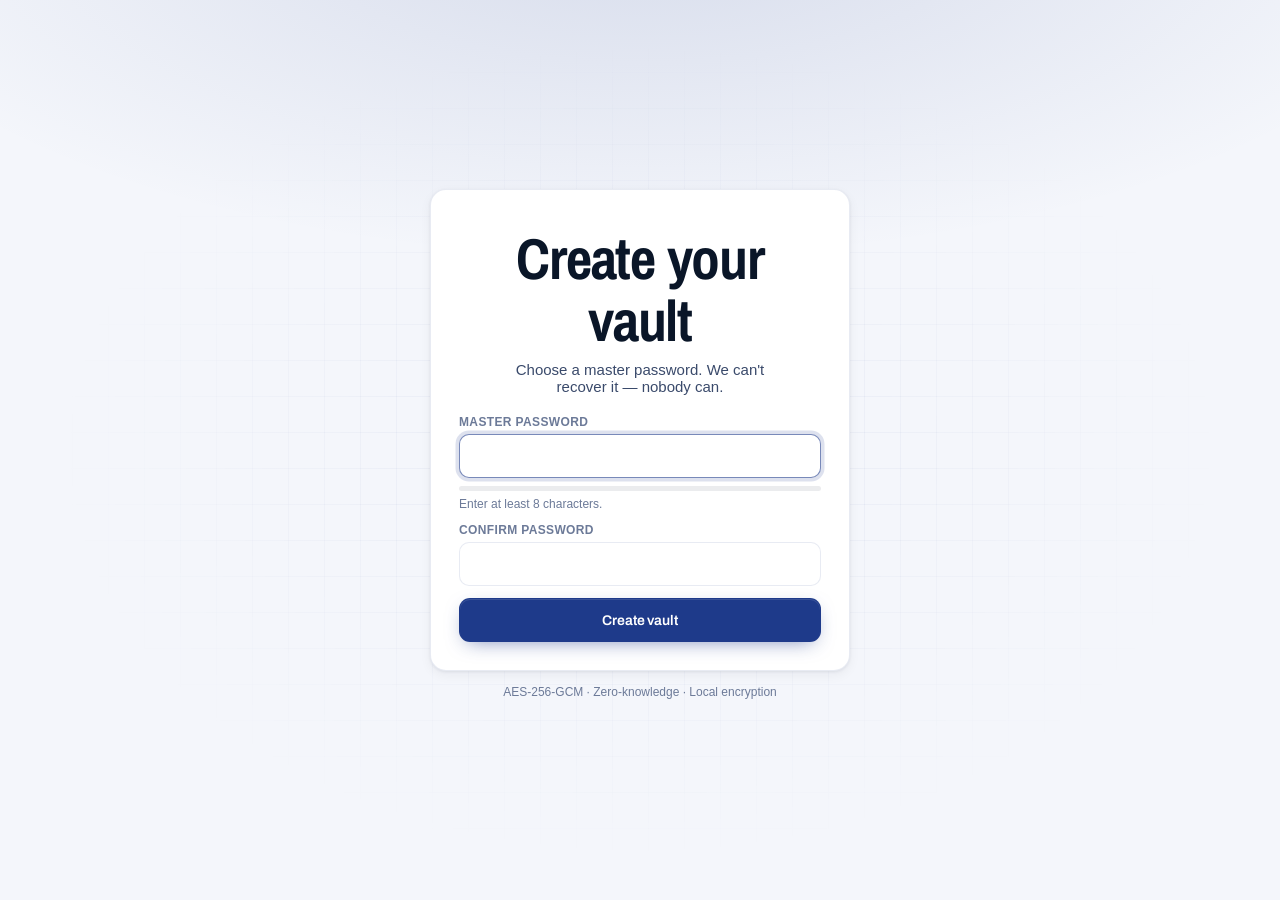
==== app.html @ 31288376 "Initial commit — Passwordn agency credential vault Full static app: landing page, vault app, Chrome " ====
<!doctype html>
<html lang="en">
<head>
  <meta charset="utf-8" />
  <meta name="viewport" content="width=device-width, initial-scale=1" />
  <title>Passwordn — Vault</title>
  <meta name="description" content="Your encrypted vault." />
  <link rel="preconnect" href="https://fonts.googleapis.com" />
  <link rel="preconnect" href="https://fonts.gstatic.com" crossorigin />
  <link href="https://fonts.googleapis.com/css2?family=Archivo+Narrow:ital,wght@0,400..700;1,400..700&family=Archivo:ital,wdth,wght@0,62..125,100..900;1,62..125,100..900&family=Google+Sans:ital,opsz,wght@0,17..18,100..900;1,17..18,100..900&family=JetBrains+Mono:wght@400;500&display=swap" rel="stylesheet" />
  <link rel="icon" href="data:image/svg+xml,%3Csvg xmlns='http://www.w3.org/2000/svg' viewBox='0 0 32 32'%3E%3Crect width='32' height='32' rx='8' fill='%231E3A8A'/%3E%3Cpath d='M11 20v-6a5 5 0 1 1 10 0v6' stroke='white' stroke-width='2.2' stroke-linecap='round' fill='none'/%3E%3Crect x='9' y='14' width='14' height='10' rx='2.5' stroke='white' stroke-width='2.2' fill='none'/%3E%3C/svg%3E" />
  <link rel="stylesheet" href="css/styles.css" />
  <script src="js/theme.js"></script>
</head>
<body>
<div id="app-root"></div>
<script src="js/ui.js"></script>
<script src="js/crypto.js"></script>
<script src="js/services.js"></script>
<script src="js/vault.js"></script>
</body>
</html>
---- css/styles.css ----
/* ==========================================================================
   Passwordn — Agency Credential Management
   Mobile-first · Light & Dark · Navy primary · AES-256 encrypted
   ========================================================================== */

@import url('https://fonts.googleapis.com/css2?family=Archivo+Narrow:ital,wght@0,400..700;1,400..700&family=Archivo:ital,wdth,wght@0,62..125,100..900;1,62..125,100..900&family=Google+Sans:ital,opsz,wght@0,17..18,100..900;1,17..18,100..900&family=JetBrains+Mono:wght@400;500&display=swap');

/* ── Design tokens ──────────────────────────────────────────────────── */
:root {
  --navy-50:  #EFF3FC; --navy-100: #D8E2F7; --navy-200: #A9BEE8;
  --navy-300: #6E8DD4; --navy-400: #3E63BF; --navy-500: #1E3A8A;
  --navy-600: #17306F; --navy-700: #112657; --navy-800: #0B1B40; --navy-900: #071128;
  --red: #EF4444;   --red-dk: #DC2626;   --red-bg: rgba(239,68,68,.12);
  --grn: #22C55E;   --grn-dk: #16A34A;   --grn-bg: rgba(34,197,94,.12);
  --yel: #F59E0B;   --yel-dk: #D97706;   --yel-bg: rgba(245,158,11,.15);
  --pur: #A855F7;   --pur-dk: #9333EA;
  --r-xs: 6px; --r-sm: 8px; --r: 12px; --r-lg: 16px; --r-xl: 22px; --r-2xl: 28px;
  --ease: cubic-bezier(.22,.68,.2,1);
  --spring: cubic-bezier(.34,1.56,.64,1);
  --t: 180ms; --t-fast: 100ms; --t-slow: 380ms;
  --font: "Google Sans", -apple-system, BlinkMacSystemFont, "Segoe UI", Helvetica, Arial, sans-serif;
  --font-heading: "Archivo Narrow", "Archivo", sans-serif;
  --font-ui: "Archivo", sans-serif;
  --mono: "JetBrains Mono", ui-monospace, SFMono-Regular, Menlo, monospace;
  --safe-top:    env(safe-area-inset-top, 0px);
  --safe-bottom: env(safe-area-inset-bottom, 0px);
  --safe-left:   env(safe-area-inset-left, 0px);
  --safe-right:  env(safe-area-inset-right, 0px);
  --tab-h: 64px;
}

/* ── Light theme ─────────────────────────────────────────────────────── */
:root, [data-theme="light"] {
  --bg:        #F4F6FB; --bg-2: #ECF0F7; --bg-3: #E4EAF5;
  --surface:   #FFFFFF; --surface-2: #F8FAFD; --surface-3: #F1F4FB;
  --border:    rgba(30,58,138,.10); --border-2: rgba(30,58,138,.18);
  --text:      #0A1628; --text-2: #3A4A6B; --text-3: #6C7A98; --muted: #9AA5BC;
  --primary:   #1E3A8A; --primary-h: #17306F; --primary-l: #3E63BF;
  --on-primary: #FFFFFF;
  --shadow-xs: 0 1px 2px rgba(10,22,40,.06);
  --shadow-sm: 0 1px 3px rgba(10,22,40,.07), 0 4px 12px rgba(10,22,40,.05);
  --shadow:    0 1px 3px rgba(10,22,40,.08), 0 8px 24px rgba(10,22,40,.08);
  --shadow-lg: 0 4px 6px rgba(10,22,40,.05), 0 20px 50px rgba(10,22,40,.15);
  --shadow-xl: 0 8px 10px rgba(10,22,40,.05), 0 40px 80px rgba(10,22,40,.22);
  --glow:   radial-gradient(ellipse 100% 60% at 50% -10%, rgba(30,58,138,.14), transparent 65%);
  --grid-line: rgba(30,58,138,.05);
  --input-bg: #FFFFFF;
  --sidebar-bg: #FFFFFF;
  --sidebar-border: rgba(30,58,138,.10);
  --card-glass: rgba(255,255,255,.92);
  --overlay: rgba(5,12,30,.6);
  color-scheme: light;
  --accent-gradient: linear-gradient(135deg, #1E3A8A 0%, #059669 100%);
  --accent-glow: rgba(30,58,138,.18);
}

/* ── Dark theme ──────────────────────────────────────────────────────── */
[data-theme="dark"] {
  --bg:        #08080E;
  --bg-2:      #0B0B17;
  --bg-3:      #10102A;
  --surface:   #0F0F1E;
  --surface-2: #141428;
  --surface-3: #1A1A35;
  --border:    rgba(110,100,220,.13);
  --border-2:  rgba(130,120,255,.24);
  --text:      #F0F0FF;
  --text-2:    #9090B8;
  --text-3:    #55557A;
  --muted:     #3A3A60;
  --primary:   #3B7DFF;
  --primary-h: #5B96FF;
  --primary-l: #2260EB;
  --on-primary: #FFFFFF;
  --shadow-xs: 0 1px 2px rgba(0,0,0,.5);
  --shadow-sm: 0 1px 3px rgba(0,0,0,.55), 0 4px 12px rgba(0,0,0,.4);
  --shadow:    0 1px 3px rgba(0,0,0,.65), 0 8px 24px rgba(0,0,0,.55);
  --shadow-lg: 0 4px 6px rgba(0,0,0,.55), 0 20px 50px rgba(0,0,0,.75);
  --shadow-xl: 0 8px 10px rgba(0,0,0,.6), 0 40px 80px rgba(0,0,0,.88);
  --glow:      radial-gradient(ellipse 100% 60% at 50% -10%, rgba(59,125,255,.20), transparent 65%);
  --grid-line: rgba(59,125,255,.06);
  --input-bg:  #0F0F1E;
  --sidebar-bg: #0B0B17;
  --sidebar-border: rgba(110,100,220,.13);
  --card-glass: rgba(15,15,30,.96);
  --overlay:   rgba(0,0,0,.82);
  color-scheme: dark;
  --red: #F87171; --red-dk: #EF4444; --red-bg: rgba(248,113,113,.14);
  --grn: #34D399; --grn-dk: #10B981; --grn-bg: rgba(52,211,153,.12);
  --yel: #FBBF24; --yel-dk: #F59E0B; --yel-bg: rgba(251,191,36,.14);
  --accent-gradient: linear-gradient(135deg, #3B7DFF 0%, #10B981 100%);
  --accent-glow: rgba(59,125,255,.22);
}

/* ── Reset & base ────────────────────────────────────────────────────── */
*, *::before, *::after { box-sizing: border-box; }
html { scroll-behavior: smooth; font-size: 16px; -webkit-text-size-adjust: 100%; }
body {
  margin: 0; padding: 0;
  font-family: var(--font);
  font-optical-sizing: auto;
  font-variation-settings: "GRAD" 0;
  background: var(--bg); color: var(--text);
  -webkit-font-smoothing: antialiased;
  transition: background var(--t) var(--ease), color var(--t) var(--ease);
  min-height: 100dvh;
  overscroll-behavior: none;
}
a { color: inherit; text-decoration: none; }
button { font: inherit; cursor: pointer; border: 0; background: none; color: inherit; -webkit-tap-highlight-color: transparent; }
input, textarea, select { font: inherit; color: var(--text); }
img, svg { display: block; max-width: 100%; }
ul, ol { list-style: none; margin: 0; padding: 0; }
:focus-visible { outline: 2px solid color-mix(in oklab, var(--primary) 70%, white); outline-offset: 2px; border-radius: 6px; }
@media (prefers-reduced-motion: reduce) {
  *, *::before, *::after { animation-duration: .001ms !important; transition-duration: .001ms !important; }
}

/* ── Type ───────────────────────────────────────────────────────────── */
.h1 { font-family: var(--font-heading); font-size: clamp(52px,7vw,96px); font-weight: 700; letter-spacing: -0.025em; line-height: 1.04; margin: 0; font-optical-sizing: auto; }
.h2 { font-family: var(--font-heading); font-size: clamp(36px,4.5vw,60px); font-weight: 700; letter-spacing: -0.022em; line-height: 1.07; margin: 0; font-optical-sizing: auto; }
.h3 { font-family: var(--font-heading); font-size: clamp(22px,2.4vw,28px); font-weight: 600; letter-spacing: -0.015em; line-height: 1.2; margin: 0; font-optical-sizing: auto; }
.h4 { font-family: var(--font-heading); font-size: clamp(16px,1.6vw,19px); font-weight: 600; letter-spacing: -0.008em; margin: 0; font-optical-sizing: auto; }
.lead { font-size: clamp(16px,1.4vw,19px); line-height: 1.65; color: var(--text-2); margin: 0; max-width: 62ch; }
.muted  { color: var(--text-2); }
.muted2 { color: var(--text-3); }
.mono   { font-family: var(--mono); }
.grad-text {
  background: linear-gradient(120deg, var(--primary-l) 0%, var(--pur) 60%, #C084FC 100%);
  -webkit-background-clip: text; background-clip: text;
  -webkit-text-fill-color: transparent; color: transparent;
  background-size: 200% auto;
  -webkit-box-decoration-break: clone;
  box-decoration-break: clone;
}
.eyebrow {
  display: inline-flex; align-items: center; gap: 7px;
  font-size: 11px; font-weight: 700; letter-spacing: .12em; text-transform: uppercase;
  color: var(--primary);
  background: color-mix(in oklab, var(--primary) 10%, transparent);
  padding: 5px 10px; border-radius: 999px;
  border: 1px solid color-mix(in oklab, var(--primary) 22%, transparent);
}
/* Space above headings when preceded by any element */
* + .h1 { margin-top: clamp(20px, 3vw, 36px); }
* + .h2 { margin-top: clamp(16px, 2.5vw, 28px); }
* + .h3 { margin-top: clamp(14px, 2vw, 22px); }
* + .h4 { margin-top: clamp(10px, 1.5vw, 16px); }

/* ── Layout ─────────────────────────────────────────────────────────── */
.container { width: 100%; max-width: 1240px; margin: 0 auto; padding: 0 20px; }
.section { padding: clamp(64px, 9vw, 128px) 0; position: relative; }
.row   { display: flex; align-items: center; gap: 10px; }
.col   { display: flex; flex-direction: column; gap: 8px; }
.between { display: flex; align-items: center; justify-content: space-between; gap: 12px; }
.center  { display: flex; align-items: center; justify-content: center; }
.grid    { display: grid; }

/* ── Navigation ─────────────────────────────────────────────────────── */
.nav {
  position: sticky; top: 0; z-index: 40;
  padding-top: var(--safe-top);
  backdrop-filter: saturate(1.8) blur(16px);
  -webkit-backdrop-filter: saturate(1.8) blur(16px);
  background: color-mix(in oklab, var(--bg) 78%, transparent);
  border-bottom: 1px solid var(--border);
}
.nav .container { height: 64px; display: flex; align-items: center; justify-content: space-between; gap: 16px; }
.brand { display: inline-flex; align-items: center; gap: 9px; font-family: var(--font-heading); font-weight: 700; font-size: 17px; letter-spacing: -.01em; font-optical-sizing: auto; }
.brand .mark { width: 28px; height: 28px; flex-shrink: 0; }
.nav-links { display: flex; gap: 2px; align-items: center; }
.nav-link { padding: 7px 11px; border-radius: 9px; color: var(--text-2); font-family: var(--font-ui); font-variation-settings: "wdth" 100; font-weight: 500; font-size: 13.5px; transition: color var(--t-fast) var(--ease), background var(--t-fast) var(--ease); }
.nav-link:hover { color: var(--text); background: color-mix(in oklab, var(--text) 6%, transparent); }
.nav-link.active { color: var(--text); font-weight: 600; }
@media (max-width: 768px) { .nav-links { display: none; } }

/* ── Buttons ─────────────────────────────────────────────────────────── */
.btn {
  display: inline-flex; align-items: center; justify-content: center; gap: 7px;
  min-height: 44px; padding: 0 18px; border-radius: 11px;
  font-family: var(--font-ui); font-variation-settings: "wdth" 100;
  font-weight: 600; font-size: 14px; letter-spacing: -.01em;
  transition: transform var(--t-fast) var(--ease), box-shadow var(--t-fast) var(--ease),
              background var(--t-fast) var(--ease), border-color var(--t-fast) var(--ease);
  border: 1px solid transparent; white-space: nowrap; user-select: none;
  -webkit-tap-highlight-color: transparent;
}
.btn:active { transform: scale(.97); }
.btn-primary {
  background: var(--primary); color: var(--on-primary);
  box-shadow: 0 1px 0 rgba(255,255,255,.12) inset,
              0 6px 20px -8px color-mix(in oklab, var(--primary) 65%, transparent);
}
.btn-primary:hover { background: var(--primary-h); box-shadow: none; }
.btn-ghost { background: transparent; color: var(--text); border-color: var(--border-2); }
.btn-ghost:hover { background: color-mix(in oklab, var(--text) 5%, transparent); }
.btn-soft  { background: color-mix(in oklab, var(--primary) 11%, transparent); color: var(--primary); border-color: color-mix(in oklab, var(--primary) 18%, transparent); }
.btn-soft:hover  { background: color-mix(in oklab, var(--primary) 18%, transparent); }
.btn-danger { background: var(--red-bg); color: var(--red); border-color: color-mix(in oklab, var(--red) 22%, transparent); }
.btn-danger:hover { background: color-mix(in oklab, var(--red) 18%, transparent); }
.btn-sm { min-height: 34px; padding: 0 12px; font-size: 12.5px; border-radius: 9px; gap: 5px; }
.btn-lg { min-height: 50px; padding: 0 22px; font-size: 15px; border-radius: 13px; }
.btn-xs { min-height: 28px; padding: 0 9px; font-size: 11.5px; border-radius: 7px; gap: 4px; }
.btn-icon { width: 36px; min-height: 36px; padding: 0; border-radius: 9px; }
.btn-icon-sm { width: 28px; min-height: 28px; padding: 0; border-radius: 7px; }
.btn[disabled], .btn:disabled { opacity: .45; pointer-events: none; }

/* Theme toggle */
.theme-toggle {
  position: relative; width: 38px; height: 38px; border-radius: 10px;
  background: color-mix(in oklab, var(--text) 6%, transparent); color: var(--text);
  display: inline-flex; align-items: center; justify-content: center;
  transition: background var(--t-fast) var(--ease);
}
.theme-toggle:hover { background: color-mix(in oklab, var(--text) 10%, transparent); }
.theme-toggle .sun, .theme-toggle .moon { position: absolute; transition: transform var(--t) var(--ease), opacity var(--t) var(--ease); }
[data-theme="light"] .moon { opacity:0; transform: rotate(-90deg) scale(.4); }
[data-theme="light"] .sun  { opacity:1; transform: none; }
[data-theme="dark"]  .moon { opacity:1; transform: none; }
[data-theme="dark"]  .sun  { opacity:0; transform: rotate(90deg) scale(.4); }

/* ── Cards / Surfaces ────────────────────────────────────────────────── */
.card {
  background: var(--surface); border: 1px solid var(--border); border-radius: var(--r-lg);
  box-shadow: var(--shadow-sm);
  transition: transform var(--t) var(--ease), box-shadow var(--t) var(--ease), border-color var(--t) var(--ease);
}
.card-hover:hover { transform: translateY(-3px); box-shadow: var(--shadow-lg); border-color: var(--border-2); }
.card-pad { padding: 20px; }
.card-pad-lg { padding: 28px; }

/* ── Forms ───────────────────────────────────────────────────────────── */
.label { display: block; font-size: 12px; font-weight: 600; color: var(--text-3); margin: 0 0 5px; letter-spacing: .03em; text-transform: uppercase; }
.input, .select {
  width: 100%; height: 44px; padding: 0 13px;
  background: var(--input-bg); color: var(--text);
  border: 1.5px solid var(--border); border-radius: 10px; outline: none;
  transition: border-color var(--t-fast) var(--ease), box-shadow var(--t-fast) var(--ease);
}
.input:focus, .select:focus {
  border-color: color-mix(in oklab, var(--primary) 55%, var(--border));
  box-shadow: 0 0 0 3.5px color-mix(in oklab, var(--primary) 15%, transparent);
}
.input::placeholder { color: var(--muted); }
.textarea {
  width: 100%; height: auto; padding: 11px 13px; min-height: 88px; resize: vertical;
  background: var(--input-bg); color: var(--text);
  border: 1.5px solid var(--border); border-radius: 10px; outline: none;
  transition: border-color var(--t-fast) var(--ease), box-shadow var(--t-fast) var(--ease);
}
.textarea:focus {
  border-color: color-mix(in oklab, var(--primary) 55%, var(--border));
  box-shadow: 0 0 0 3.5px color-mix(in oklab, var(--primary) 15%, transparent);
}
.textarea::placeholder { color: var(--muted); }

/* ── Pill badges ─────────────────────────────────────────────────────── */
.pill {
  display: inline-flex; align-items: center; gap: 5px;
  padding: 3px 9px; font-size: 11.5px; font-weight: 600; border-radius: 999px;
  background: color-mix(in oklab, var(--text) 6%, transparent); color: var(--text-2);
  border: 1px solid transparent; white-space: nowrap;
}
.pill.green  { color: var(--grn-dk); background: var(--grn-bg); border-color: color-mix(in oklab, var(--grn) 22%, transparent); }
.pill.red    { color: var(--red-dk); background: var(--red-bg); border-color: color-mix(in oklab, var(--red) 22%, transparent); }
.pill.yellow { color: var(--yel-dk); background: var(--yel-bg); border-color: color-mix(in oklab, var(--yel) 22%, transparent); }
.pill.navy   { color: var(--primary); background: color-mix(in oklab, var(--primary) 12%, transparent); border-color: color-mix(in oklab, var(--primary) 22%, transparent); }
.pill.purple { color: var(--pur-dk);  background: rgba(168,85,247,.12); border-color: rgba(168,85,247,.22); }
.dot { width: 7px; height: 7px; border-radius: 999px; background: currentColor; display: inline-block; flex-shrink: 0; }

/* ── Strength meter ──────────────────────────────────────────────────── */
.meter { height: 5px; border-radius: 999px; background: color-mix(in oklab, var(--text) 8%, transparent); overflow: hidden; }
.meter > span { display: block; height: 100%; border-radius: 999px; transition: width var(--t) var(--ease), background var(--t) var(--ease); }

/* ── Icon buttons ────────────────────────────────────────────────────── */
.icon-btn {
  display: inline-flex; align-items: center; justify-content: center;
  width: 32px; height: 32px; border-radius: 8px; color: var(--text-3);
  transition: background var(--t-fast) var(--ease), color var(--t-fast) var(--ease);
}
.icon-btn:hover { background: color-mix(in oklab, var(--text) 8%, transparent); color: var(--text); }

/* ── Toast ───────────────────────────────────────────────────────────── */
.toast-wrap { position: fixed; bottom: calc(24px + var(--safe-bottom)); right: 16px; z-index: 80; display: grid; gap: 8px; pointer-events: none; }
.toast {
  pointer-events: auto; display: flex; align-items: center; gap: 10px;
  background: var(--surface); border: 1px solid var(--border); border-radius: 12px;
  padding: 11px 14px; box-shadow: var(--shadow-lg); font-size: 13.5px;
  animation: slide-in .22s var(--spring);
}
@keyframes slide-in { from { transform: translateX(12px) scale(.95); opacity: 0; } }
.toast .t-ico { width: 20px; height: 20px; border-radius: 999px; display: grid; place-items: center; flex-shrink: 0; font-size: 11px; }
.toast.ok   .t-ico { background: var(--grn-bg); color: var(--grn-dk); }
.toast.warn .t-ico { background: var(--yel-bg); color: var(--yel-dk); }
.toast.err  .t-ico { background: var(--red-bg); color: var(--red-dk); }

/* ── Modal ───────────────────────────────────────────────────────────── */
.modal-backdrop {
  position: fixed; inset: 0; background: var(--overlay);
  backdrop-filter: blur(8px); -webkit-backdrop-filter: blur(8px);
  display: none; align-items: flex-end; justify-content: center; z-index: 60;
  padding: 0 0 var(--safe-bottom);
}
@media (min-width: 640px) { .modal-backdrop { align-items: center; padding: 24px; } }
.modal-backdrop.open { display: flex; animation: fade-bg .2s var(--ease); }
@keyframes fade-bg { from { opacity: 0; } }
.modal {
  width: 100%; max-width: 540px; background: var(--surface); border-radius: var(--r-xl) var(--r-xl) 0 0;
  border: 1px solid var(--border); box-shadow: var(--shadow-xl);
  animation: sheet-up .28s var(--spring);
  overflow: hidden;
}
@media (min-width: 640px) { .modal { border-radius: var(--r-xl); animation: pop-in .22s var(--spring); } }
@keyframes sheet-up { from { transform: translateY(100%); } }
@keyframes pop-in   { from { transform: scale(.93) translateY(12px); opacity: 0; } }
.modal .mh { padding: 16px 18px; border-bottom: 1px solid var(--border); display: flex; align-items: center; justify-content: space-between; }
.modal .mh h3 { font-size: 16px; font-weight: 650; letter-spacing: -.01em; margin: 0; }
.modal .mb { padding: 18px; display: grid; gap: 12px; max-height: 70dvh; overflow-y: auto; }
.modal .mf { padding: 14px 18px; border-top: 1px solid var(--border); display: flex; gap: 8px; justify-content: flex-end; flex-wrap: wrap; }

/* ── Landing: hero ───────────────────────────────────────────────────── */
.hero {
  position: relative; overflow: hidden;
  padding: clamp(48px,7vw,100px) 0 clamp(48px,7vw,120px);
}
.hero::before { content:""; position:absolute; inset:0; background:var(--glow); pointer-events:none; }
.hero::after {
  content:""; position:absolute; inset:0;
  background-image: linear-gradient(var(--grid-line) 1px, transparent 1px),
                    linear-gradient(90deg, var(--grid-line) 1px, transparent 1px);
  background-size: 40px 40px;
  mask-image: radial-gradient(ellipse 80% 80% at 50% 0%, black, transparent 70%);
  -webkit-mask-image: radial-gradient(ellipse 80% 80% at 50% 0%, black, transparent 70%);
  pointer-events:none;
}
.hero-inner { position:relative; z-index:1; display:grid; gap:24px; }
.hero-meta { display:flex; flex-wrap:wrap; gap:16px; font-size:13px; color:var(--text-2); }
.hero-meta .chk { color:var(--grn-dk); font-weight:600; }
.beam { position:absolute; border-radius:100%; filter:blur(80px); pointer-events:none; will-change:transform; }
.beam-a { width:560px; height:560px; top:-120px; left:-120px; background:color-mix(in oklab, var(--primary) 30%, transparent); }
.beam-b { width:420px; height:420px; bottom:-100px; right:-80px; background:color-mix(in oklab, var(--pur) 20%, transparent); }

/* hero mock window */
.hero-card {
  position:relative; border-radius:var(--r-xl); background:var(--card-glass);
  border:1px solid var(--border-2); box-shadow:var(--shadow-xl); overflow:hidden;
  backdrop-filter:blur(20px); -webkit-backdrop-filter:blur(20px);
}
.hc-topbar { display:flex; gap:7px; align-items:center; padding:10px 14px; border-bottom:1px solid var(--border); background:color-mix(in oklab,var(--surface-2) 70%,transparent); }
.tl { width:10px; height:10px; border-radius:999px; }
.tl:nth-child(1){ background:var(--red); } .tl:nth-child(2){ background:var(--yel); } .tl:nth-child(3){ background:var(--grn); }
.addr { flex:1; height:24px; border-radius:6px; background:var(--surface); border:1px solid var(--border); margin-left:6px; display:flex; align-items:center; gap:6px; padding:0 8px; color:var(--text-3); font-size:11px; }
.hc-body { display:grid; grid-template-columns:170px 1fr; min-height:300px; }
.hc-side { border-right:1px solid var(--border); padding:12px 8px; display:flex; flex-direction:column; gap:3px; background:color-mix(in oklab,var(--surface-2) 50%,transparent); }
.hc-side .item { padding:7px 10px; font-size:12.5px; border-radius:8px; color:var(--text-2); display:flex; align-items:center; gap:7px; }
.hc-side .item.active { background:color-mix(in oklab,var(--primary) 12%,transparent); color:var(--primary); font-weight:600; }
.hc-main { padding:14px; display:grid; gap:7px; align-content:start; }
.hc-row { display:grid; grid-template-columns:28px 1fr auto; gap:10px; align-items:center; padding:9px; border:1px solid var(--border); border-radius:10px; background:var(--surface); animation:row-in .5s var(--ease) both; }
.hc-row:nth-child(1){animation-delay:.15s} .hc-row:nth-child(2){animation-delay:.28s} .hc-row:nth-child(3){animation-delay:.41s} .hc-row:nth-child(4){animation-delay:.54s}
@keyframes row-in { from { opacity:0; transform:translateY(7px); } }
.hc-row .favi { width:26px; height:26px; border-radius:7px; display:grid; place-items:center; font-weight:700; font-size:11px; color:#fff; }
.hc-row .tt   { font-weight:600; font-size:12.5px; }
.hc-row .sub  { color:var(--text-3); font-size:11px; }
.hc-row .mask { color:var(--muted); font-family:var(--mono); font-size:11px; letter-spacing:.08em; }
/* floating chips */
.chip { position:absolute; display:inline-flex; align-items:center; gap:8px; padding:8px 12px; border-radius:999px; background:var(--card-glass); border:1px solid var(--border-2); box-shadow:var(--shadow); font-size:12px; font-weight:600; white-space:nowrap; backdrop-filter:blur(12px); animation:float 6s var(--ease) infinite alternate; }
.chip .chip-ico { width:22px; height:22px; border-radius:6px; display:grid; place-items:center; color:#fff; font-size:10px; font-weight:700; }
.chip-a{top:10%;left:3%;animation-delay:-1s} .chip-b{top:18%;right:0%;animation-delay:-3s}
.chip-c{bottom:24%;left:0%;animation-delay:-2s} .chip-d{bottom:14%;right:6%;animation-delay:-4s}
@keyframes float { 0%{transform:translateY(0)} 100%{transform:translateY(-12px)} }
/* rings */
.ring { position:absolute; border:1px dashed color-mix(in oklab,var(--primary) 35%,transparent); border-radius:50%; opacity:.5; }
.ring-1 { width:65%; aspect-ratio:1; animation:spin 40s linear infinite; }
.ring-2 { width:85%; aspect-ratio:1; animation:spin 65s linear infinite reverse; opacity:.3; }
@keyframes spin { to { transform:rotate(360deg); } }
.hero-stage { position:absolute; inset:0; display:grid; place-items:center; transform-style:preserve-3d; animation:tilt 16s var(--ease) infinite alternate; }
@keyframes tilt { 0%{transform:rotateX(11deg) rotateY(-7deg)} 100%{transform:rotateX(9deg) rotateY(7deg)} }

/* ── Features grid ───────────────────────────────────────────────────── */
.features { display:grid; grid-template-columns:repeat(12,1fr); gap:16px; }
.feature { grid-column:span 4; padding:20px; background:var(--surface); border:1px solid var(--border); border-radius:var(--r-lg); box-shadow:var(--shadow-xs); transition:transform var(--t) var(--ease),box-shadow var(--t) var(--ease); }
.feature:hover { transform:translateY(-2px); box-shadow:var(--shadow); }
.feature .ico { width:36px; height:36px; border-radius:9px; display:grid; place-items:center; background:color-mix(in oklab,var(--primary) 13%,transparent); color:var(--primary); margin-bottom:11px; }
.feature h3 { font-size:15px; font-weight:650; letter-spacing:-.01em; margin:0 0 5px; }
.feature p  { font-size:13.5px; color:var(--text-2); margin:0; line-height:1.55; }
@media(max-width:900px){ .feature{grid-column:span 6} }
@media(max-width:600px){ .feature{grid-column:span 12} }

/* ── Showcase ────────────────────────────────────────────────────────── */
.showcase { display:grid; grid-template-columns:1fr 1fr; gap:48px; align-items:center; }
.showcase.reverse { direction:rtl; } .showcase.reverse > * { direction:ltr; }
.showcase .copy h2 { margin-bottom:10px; }
.showcase .shot { border-radius:var(--r-2xl); background:var(--surface-2); border:1px solid var(--border); box-shadow:var(--shadow-lg); padding:18px; min-height:320px; position:relative; overflow:hidden; }
@media(max-width:900px){ .showcase { grid-template-columns:1fr; } .showcase.reverse { direction:ltr; } }

/* ── Autofill browser wrapper ────────────────────────────────────────── */
.mock-browser { border-radius:14px; overflow:hidden; border:1px solid var(--border); background:var(--surface-3); }
.mock-browser-bar { display:flex; align-items:center; gap:6px; padding:8px 12px; border-bottom:1px solid var(--border); background:var(--surface-2); }
.mock-browser-bar .mbtn { width:8px; height:8px; border-radius:50%; flex-shrink:0; }
.mock-browser-bar .mbtn:nth-child(1){background:var(--red)} .mock-browser-bar .mbtn:nth-child(2){background:var(--yel)} .mock-browser-bar .mbtn:nth-child(3){background:var(--grn)}
.mock-browser-bar .murl { flex:1; height:20px; border-radius:5px; background:var(--surface); border:1px solid var(--border); display:flex; align-items:center; gap:5px; padding:0 8px; color:var(--text-3); font-size:10.5px; margin:0 4px; overflow:hidden; white-space:nowrap; }
.mock-browser-bar .mpwdn { display:flex; align-items:center; gap:4px; font-size:10px; font-weight:700; color:var(--primary); white-space:nowrap; margin-left:auto; }
.mock-browser .autofill-mock { border:none; border-radius:0; padding:14px; }

/* ── Autofill demo (landing) ─────────────────────────────────────────── */
.autofill-mock { display:grid; gap:10px; padding:18px; background:var(--surface-3); border:1px solid var(--border); border-radius:14px; }
.autofill-mock .field { position:relative; background:var(--surface); border:1px solid var(--border); border-radius:9px; padding:11px 13px; display:flex; align-items:center; gap:8px; }
.autofill-mock .field .flabel { font-size:10px; color:var(--muted); position:absolute; top:-7px; left:9px; background:var(--surface-3); padding:0 5px; font-weight:600; letter-spacing:.04em; text-transform:uppercase; }
.autofill-mock .field .val { flex:1; font-family:var(--mono); font-size:13px; color:var(--text-2); }
.autofill-mock .field .caret { width:2px; height:16px; background:var(--primary); animation:blink 1s steps(2) infinite; }
@keyframes blink { to { opacity:0; } }
.autofill-suggest { position:absolute; right:8px; top:50%; transform:translateY(-50%) scale(.95); background:var(--primary); color:var(--on-primary); padding:5px 9px; border-radius:7px; font-size:11.5px; font-weight:700; box-shadow:0 4px 16px -4px color-mix(in oklab,var(--primary) 65%,transparent); animation:suggest 4.5s var(--ease) infinite; }
@keyframes suggest { 0%,18%{opacity:0;transform:translateY(-50%) scale(.9) translateX(4px)} 28%,70%{opacity:1;transform:translateY(-50%) scale(1)} 85%,100%{opacity:0;transform:translateY(-50%) scale(.9) translateX(4px)} }

/* ── Marquee ─────────────────────────────────────────────────────────── */
.marquee { display:flex; gap:24px; overflow:hidden; mask-image:linear-gradient(90deg,transparent,black 8%,black 92%,transparent); }
.marquee .track { display:flex; gap:24px; align-items:center; animation:marq 28s linear infinite; white-space:nowrap; flex-shrink:0; }
.marquee .track span { font-size:18px; font-weight:700; letter-spacing:-.02em; color:var(--muted); }
@keyframes marq { to { transform:translateX(-50%); } }

/* ── Capture popup (landing) ─────────────────────────────────────────── */
.capture-popup { background:var(--surface); border:1px solid var(--border); border-radius:14px; box-shadow:var(--shadow-lg); overflow:hidden; max-width:300px; }
.capture-popup .cp-head { background:var(--primary); color:var(--on-primary); padding:11px 14px; display:flex; align-items:center; gap:8px; font-weight:700; font-size:14px; }
.capture-popup .cp-body { padding:12px 14px; display:grid; gap:7px; font-size:13px; }
.capture-popup .kv { display:flex; justify-content:space-between; align-items:center; gap:8px; }
.capture-popup .k { color:var(--text-3); }

/* ── Download browser mock ───────────────────────────────────────────── */
.dl-browser { border-radius:var(--r-xl); background:var(--surface); border:1px solid var(--border); box-shadow:var(--shadow-lg); overflow:hidden; }
.dl-browser .bar { display:flex; gap:6px; align-items:center; padding:9px 14px; border-bottom:1px solid var(--border); background:var(--surface-2); }
.dl-browser .bar .d { width:10px; height:10px; border-radius:999px; }
.dl-browser .bar .d:nth-child(1){background:var(--red)} .dl-browser .bar .d:nth-child(2){background:var(--yel)} .dl-browser .bar .d:nth-child(3){background:var(--grn)}
.dl-browser .content { padding:16px; display:grid; gap:10px; }

/* ── APP SHELL ───────────────────────────────────────────────────────── */
.app-shell {
  display:grid; min-height:100dvh;
}
@media(min-width:769px) {
  .app-shell { grid-template-columns:256px 1fr; }
}
@media(max-width:768px) {
  .app-shell { grid-template-rows:1fr auto; }
}

/* ── Sidebar (desktop) ───────────────────────────────────────────────── */
.sidebar {
  background:var(--sidebar-bg);
  border-right:1px solid var(--sidebar-border);
  display:flex; flex-direction:column;
  position:sticky; top:0; height:100dvh;
  overflow-y:auto; overflow-x:hidden;
}
.sidebar .sb-brand { padding:18px 14px 10px; }
.sidebar .sb-nav { flex:1; padding:4px 8px; display:flex; flex-direction:column; gap:1px; overflow-y:auto; }
.sidebar .sb-section { padding:10px 8px 4px; font-size:10.5px; font-weight:700; letter-spacing:.1em; text-transform:uppercase; color:var(--text-3); }
.sb-item {
  display:flex; align-items:center; gap:10px; padding:9px 10px; border-radius:10px;
  font-size:13.5px; font-weight:500; color:var(--text-2); cursor:pointer;
  transition:background var(--t-fast) var(--ease), color var(--t-fast) var(--ease);
}
.sb-item:hover { background:color-mix(in oklab,var(--text) 5%,transparent); color:var(--text); }
.sb-item.active { background:color-mix(in oklab,var(--primary) 12%,transparent); color:var(--primary); font-weight:650; }
.sb-item .sb-icon { width:20px; flex-shrink:0; display:grid; place-items:center; }
.sb-item .badge { margin-left:auto; font-size:11px; padding:2px 7px; border-radius:999px; background:var(--bg-3); color:var(--text-3); font-weight:600; }
.sb-item.active .badge { background:color-mix(in oklab,var(--primary) 18%,transparent); color:var(--primary); }
.sb-item.alert .badge { background:var(--red-bg); color:var(--red-dk); }
.sb-foot { padding:10px; border-top:1px solid var(--border); }

/* ── Client pill in sidebar ──────────────────────────────────────────── */
.client-pill {
  display:flex; align-items:center; gap:9px; padding:7px 10px; border-radius:10px;
  font-size:13px; font-weight:500; cursor:pointer;
  transition:background var(--t-fast) var(--ease);
}
.client-pill:hover { background:color-mix(in oklab,var(--text) 5%,transparent); }
.client-pill.active { background:color-mix(in oklab,var(--primary) 10%,transparent); }
.client-avatar {
  width:26px; height:26px; border-radius:7px; flex-shrink:0;
  display:grid; place-items:center; font-size:11px; font-weight:700; color:#fff;
}

/* ── Bottom tab bar (mobile) ─────────────────────────────────────────── */
@media(max-width:768px) {
  .sidebar { display:none; }
  .app-sidebar { display:none; }
  .bottom-nav {
    position:fixed; bottom:0; left:0; right:0; z-index:30;
    height:calc(var(--tab-h) + var(--safe-bottom));
    padding-bottom:var(--safe-bottom);
    background:color-mix(in oklab,var(--sidebar-bg) 90%,transparent);
    backdrop-filter:saturate(1.8) blur(20px);
    -webkit-backdrop-filter:saturate(1.8) blur(20px);
    border-top:1px solid var(--border);
    display:flex; align-items:center;
  }
  .bottom-nav-inner { display:flex; width:100%; }
  .tab-btn {
    flex:1; display:flex; flex-direction:column; align-items:center; justify-content:center;
    gap:3px; padding:8px 4px; font-size:10px; font-weight:600; color:var(--text-3);
    border-radius:0; min-height:var(--tab-h); cursor:pointer;
    transition:color var(--t-fast) var(--ease);
  }
  .tab-btn.active { color:var(--primary); }
  .tab-btn.active .tab-icon { background:color-mix(in oklab,var(--primary) 14%,transparent); border-radius:10px; }
  .tab-icon { width:28px; height:28px; display:grid; place-items:center; transition:background var(--t-fast) var(--ease); }
  .main-content { padding-bottom:calc(var(--tab-h) + var(--safe-bottom) + 12px); }
}
@media(min-width:769px) {
  .bottom-nav { display:none; }
}

/* ── Main content area ───────────────────────────────────────────────── */
.main-content {
  padding:20px 20px 24px;
  display:grid; gap:20px; align-content:start; min-height:100dvh;
}
@media(min-width:1200px) { .main-content { padding:24px 32px 32px; } }

/* ── Topbar ──────────────────────────────────────────────────────────── */
.topbar { display:flex; gap:10px; align-items:center; }
.topbar h1, .topbar-title { font-family:var(--font-heading); font-size:22px; font-weight:700; letter-spacing:-.02em; margin:0; white-space:nowrap; font-optical-sizing:auto; }
.search-wrap { position:relative; flex:1; max-width:400px; }
.search-wrap .ico { position:absolute; left:11px; top:50%; transform:translateY(-50%); color:var(--text-3); }
.search-wrap .input { padding-left:36px; height:40px; }

/* ── KPI row ─────────────────────────────────────────────────────────── */
.kpis { display:grid; grid-template-columns:repeat(4,1fr); gap:12px; }
@media(max-width:900px){ .kpis{grid-template-columns:repeat(2,1fr)} }
@media(max-width:480px){ .kpis{grid-template-columns:repeat(2,1fr)} }
.kpi { padding:14px; border-radius:13px; background:var(--surface); border:1px solid var(--border); }
.kpi .k-ico { width:32px; height:32px; border-radius:8px; display:grid; place-items:center; margin-bottom:8px; }
.kpi .k-num { font-family:var(--font-heading); font-size:28px; font-weight:700; letter-spacing:-.03em; font-optical-sizing:auto; }
.kpi .k-lbl { font-size:11.5px; color:var(--text-3); margin-top:2px; font-family:var(--font-ui); }

/* ── Panel ───────────────────────────────────────────────────────────── */
.panel { background:var(--surface); border:1px solid var(--border); border-radius:var(--r-lg); overflow:hidden; }
.panel .ph { padding:13px 16px; border-bottom:1px solid var(--border); display:flex; align-items:center; justify-content:space-between; gap:10px; }
.panel .ph h3 { font-family:var(--font-heading); font-size:16px; font-weight:700; letter-spacing:-.015em; margin:0; font-optical-sizing:auto; }
.panel .body { padding:8px; }

/* ── Vault list rows ─────────────────────────────────────────────────── */
.vault-list { display:flex; flex-direction:column; }
.vault-row {
  display:grid; align-items:center; padding:10px; border-radius:10px; cursor:pointer;
  transition:background var(--t-fast) var(--ease);
  grid-template-columns:34px 1fr 1fr 130px auto;
  gap:12px;
}
.vault-row:hover { background:color-mix(in oklab,var(--text) 4%,transparent); }
.vault-row .favi { width:32px; height:32px; border-radius:9px; display:grid; place-items:center; font-weight:700; font-size:12px; color:#fff; flex-shrink:0; }
.vault-row .vr-t  { font-weight:600; font-size:13.5px; white-space:nowrap; overflow:hidden; text-overflow:ellipsis; }
.vault-row .vr-u  { font-size:12px; color:var(--text-3); white-space:nowrap; overflow:hidden; text-overflow:ellipsis; }
.vault-row .vr-pw { font-family:var(--mono); font-size:12px; color:var(--muted); letter-spacing:.1em; }
.vault-row .vr-actions { display:flex; gap:3px; opacity:0; transition:opacity var(--t-fast) var(--ease); }
.vault-row:hover .vr-actions { opacity:1; }
@media(max-width:768px) {
  .vault-row { grid-template-columns:34px 1fr auto; gap:10px; }
  .vault-row .vr-u { display:none; }
  .vault-row .vr-pw { display:none; }
  .vault-row .vr-actions { opacity:1; }
}

/* ── Client cards grid ───────────────────────────────────────────────── */
.clients-grid { display:grid; grid-template-columns:repeat(auto-fill,minmax(280px,1fr)); gap:14px; }
.client-card {
  background:var(--surface); border:1px solid var(--border); border-radius:var(--r-lg);
  padding:16px; cursor:pointer; box-shadow:var(--shadow-xs);
  transition:transform var(--t) var(--ease),box-shadow var(--t) var(--ease),border-color var(--t) var(--ease);
}
.client-card:hover { transform:translateY(-2px); box-shadow:var(--shadow); border-color:var(--border-2); }
.client-card .cc-header { display:flex; align-items:center; gap:11px; margin-bottom:12px; }
.client-card .cc-avatar { width:40px; height:40px; border-radius:10px; display:grid; place-items:center; font-weight:700; font-size:15px; color:#fff; flex-shrink:0; }
.client-card .cc-name { font-family:var(--font-heading); font-weight:700; font-size:15px; letter-spacing:-.012em; font-optical-sizing:auto; }
.client-card .cc-url  { font-size:12px; color:var(--text-3); margin-top:1px; }
.client-card .cc-stats { display:flex; gap:10px; flex-wrap:wrap; }
.client-card .cc-stat { font-size:12px; color:var(--text-2); background:var(--bg-2); padding:3px 9px; border-radius:6px; }
.client-card .cc-foot { margin-top:12px; padding-top:11px; border-top:1px solid var(--border); display:flex; align-items:center; justify-content:space-between; }
.client-card .cc-status { font-size:11.5px; }

/* add-client card */
.client-card.add { border:2px dashed var(--border-2); background:transparent; display:flex; flex-direction:column; align-items:center; justify-content:center; gap:8px; min-height:140px; color:var(--text-3); }
.client-card.add:hover { background:color-mix(in oklab,var(--primary) 5%,transparent); border-color:var(--primary-l); color:var(--primary); }

/* ── Payment cards ───────────────────────────────────────────────────── */
.cards-grid { display:grid; grid-template-columns:repeat(auto-fill,minmax(320px,1fr)); gap:24px; padding:4px 0 20px; }

.paycard {
  position:relative; aspect-ratio:1.586/1; border-radius:20px;
  padding:24px 26px; color:#fff; overflow:hidden; isolation:isolate;
  transition:transform 400ms cubic-bezier(.22,.68,.2,1.2), box-shadow 400ms ease;
  cursor:pointer; user-select:none; perspective:1000px;
}
.paycard:hover { transform:translateY(-8px) scale(1.02) rotateX(2deg); }

/* card gradients per network */
.paycard.visa {
  background: linear-gradient(145deg, #0A1172 0%, #1a237e 20%, #1565c0 55%, #0277bd 80%, #01579b 100%);
  box-shadow: 0 20px 60px -10px rgba(10,17,114,.7), 0 4px 8px rgba(0,0,0,.4), inset 0 1px 0 rgba(255,255,255,.15);
}
.paycard.mc {
  background: linear-gradient(145deg, #1a0000 0%, #7f0000 25%, #c62828 55%, #e65100 80%, #bf360c 100%);
  box-shadow: 0 20px 60px -10px rgba(127,0,0,.7), 0 4px 8px rgba(0,0,0,.4), inset 0 1px 0 rgba(255,255,255,.15);
}
.paycard.amex {
  background: linear-gradient(145deg, #003300 0%, #1b5e20 25%, #2e7d32 55%, #00695c 80%, #004d40 100%);
  box-shadow: 0 20px 60px -10px rgba(27,94,32,.7), 0 4px 8px rgba(0,0,0,.4), inset 0 1px 0 rgba(255,255,255,.15);
}
.paycard.discover {
  background: linear-gradient(145deg, #1a0033 0%, #4a148c 25%, #6a1b9a 55%, #ad1457 80%, #880e4f 100%);
  box-shadow: 0 20px 60px -10px rgba(74,20,140,.7), 0 4px 8px rgba(0,0,0,.4), inset 0 1px 0 rgba(255,255,255,.15);
}
.paycard.default {
  background: linear-gradient(145deg, #0a0a1a 0%, #111128 25%, #1c1c3e 55%, #252550 80%, #2d2d6e 100%);
  box-shadow: 0 20px 60px -10px rgba(0,0,0,.6), 0 4px 8px rgba(0,0,0,.4), inset 0 1px 0 rgba(255,255,255,.15);
}

/* multi-layer gloss: top highlight + bottom soft glow + edge vignette */
.paycard::before {
  content:""; position:absolute; inset:0; pointer-events:none; border-radius:inherit;
  background:
    radial-gradient(ellipse 120% 50% at 20% -20%, rgba(255,255,255,.28), transparent 55%),
    radial-gradient(ellipse 60% 40% at 80% 110%, rgba(255,255,255,.06), transparent 50%),
    linear-gradient(180deg, rgba(255,255,255,.06) 0%, transparent 30%);
}

/* animated holographic shimmer */
.paycard::after {
  content:""; position:absolute; inset:0; pointer-events:none; border-radius:inherit;
  background: linear-gradient(
    105deg,
    transparent 30%, rgba(255,230,100,.15) 35%,
    rgba(255,255,255,.22) 40%, rgba(255,230,100,.15) 45%,
    transparent 55%
  );
  background-size: 250% 100%;
  animation: card-shimmer 4s ease-in-out infinite;
}
@keyframes card-shimmer {
  0%   { background-position: 200% center; }
  100% { background-position: -200% center; }
}

/* EMV chip */
.paycard .pc-chip {
  position:absolute; top:24px; right:26px;
  width:44px; height:34px; border-radius:8px;
  background: linear-gradient(145deg, #d4af37, #ffd700, #b8860b, #ffd700, #d4af37);
  box-shadow: 0 2px 6px rgba(0,0,0,.5), inset 0 1px 0 rgba(255,255,255,.4);
  display:grid; place-items:center; overflow:hidden;
}
.paycard .pc-chip::before {
  content:""; position:absolute; top:0; left:0; right:0; height:50%;
  background: linear-gradient(180deg, rgba(255,255,255,.25), transparent);
}
.paycard .pc-chip::after {
  content:"";
  width:28px; height:20px; border-radius:4px;
  border: 1px solid rgba(0,0,0,.35);
  background: linear-gradient(135deg, #c8a500, #e8c600, #a07800);
  box-shadow: inset 0 0 0 1px rgba(255,255,255,.15);
}

/* contactless symbol */
.paycard .pc-contactless {
  position:absolute; top:66px; right:26px; opacity:.85;
  display:flex; flex-direction:column; gap:3px; align-items:center;
}
.pc-contactless span {
  display:block; border:2px solid rgba(255,255,255,.9); border-radius:50%;
  box-shadow: 0 0 4px rgba(255,255,255,.3);
}
.pc-contactless span:nth-child(1){ width:8px;  height:8px; }
.pc-contactless span:nth-child(2){ width:14px; height:14px; }
.pc-contactless span:nth-child(3){ width:20px; height:20px; }

/* card brand label */
.paycard .pc-brand {
  font-size:10px; font-weight:700; letter-spacing:.18em; text-transform:uppercase;
  opacity:.7; font-family: var(--font-ui);
}

/* card number */
.paycard .pc-number {
  font-family:var(--mono); font-size:20px; letter-spacing:.20em;
  margin-top:auto; display:flex; gap:18px; align-items:center;
  padding-top:32px; text-shadow:0 1px 3px rgba(0,0,0,.4);
}

/* cardholder / expiry row */
.paycard .pc-meta { display:flex; justify-content:space-between; align-items:flex-end; margin-top:12px; }
.pc-meta .pc-holder .l,
.pc-meta .pc-exp .l  { font-size:8px; opacity:.6; letter-spacing:.12em; text-transform:uppercase; font-family:var(--font-ui); }
.pc-meta .pc-holder .v { font-size:13px; font-weight:600; text-shadow:0 1px 2px rgba(0,0,0,.3); }
.pc-meta .pc-exp .v  { font-size:13px; font-weight:600; font-family:var(--mono); }
.pc-meta .pc-exp { text-align:center; }

/* network logo */
.paycard .pc-logo {
  position:absolute; bottom:22px; right:24px;
  font-family:var(--font-heading); font-weight:700; font-size:20px;
  letter-spacing:-.02em; opacity:.95; text-shadow:0 1px 4px rgba(0,0,0,.4);
}
.paycard.mc .pc-logo { display:flex; }
.paycard.mc .mc-l { width:28px; height:28px; border-radius:50%; background:#eb001b; box-shadow:0 2px 6px rgba(0,0,0,.4); }
.paycard.mc .mc-r { width:28px; height:28px; border-radius:50%; background:#f79e1b; box-shadow:0 2px 6px rgba(0,0,0,.4); margin-left:-12px; }

/* last 4 shortcut badge */
.paycard .pc-balance {
  position:absolute; bottom:22px; left:26px;
  font-size:11px; opacity:.75; font-weight:600; font-family:var(--font-ui);
  letter-spacing:.04em;
}

/* ── Subscriptions ───────────────────────────────────────────────────── */
.sub-summary { display:grid; grid-template-columns:1fr 1fr 1fr; gap:12px; }
@media(max-width:600px){ .sub-summary { grid-template-columns:1fr 1fr; } }
.sub-total-card { padding:18px; border-radius:14px; border:1px solid var(--border); }
.sub-total-card .t { font-size:12px; color:var(--text-3); letter-spacing:.06em; text-transform:uppercase; }
.sub-total-card .a { font-size:28px; font-weight:700; letter-spacing:-.03em; margin-top:2px; }
.sub-total-card .s { font-size:12px; color:var(--text-2); margin-top:2px; }

.sub-row {
  display:grid; grid-template-columns:32px 1fr auto; gap:12px; align-items:center;
  padding:11px 10px; border-radius:10px; cursor:pointer;
  transition:background var(--t-fast) var(--ease);
}
.sub-row:hover { background:color-mix(in oklab,var(--text) 4%,transparent); }
.sub-row .sr-ico { width:30px; height:30px; border-radius:8px; display:grid; place-items:center; font-size:12px; font-weight:700; color:#fff; }
.sub-row .sr-name { font-weight:600; font-size:13.5px; }
.sub-row .sr-next { font-size:12px; color:var(--text-3); }
.sub-row .sr-amt  { font-weight:700; font-size:15px; font-family:var(--mono); }
.sub-row .sr-amt.exp { color:var(--red-dk); }
.sub-row .sr-actions { display:flex; gap:4px; opacity:0; }
.sub-row:hover .sr-actions { opacity:1; }
@media(max-width:600px){ .sub-row .sr-actions { opacity:1; } }

/* category breakdown */
.cat-bar { height:8px; border-radius:999px; overflow:hidden; display:flex; gap:2px; background:var(--bg-3); }
.cat-bar span { height:100%; border-radius:999px; transition:flex var(--t-slow) var(--ease); }

/* ── Security dashboard ──────────────────────────────────────────────── */
.sec-alert {
  display:grid; gap:10px; padding:14px; border-radius:12px;
  border:1px solid var(--border); background:var(--surface);
}
.sec-alert.danger { border-color:color-mix(in oklab,var(--red) 25%,transparent); background:var(--red-bg); }
.sec-alert.warn   { border-color:color-mix(in oklab,var(--yel) 25%,transparent); background:var(--yel-bg); }
.sec-alert.ok     { border-color:color-mix(in oklab,var(--grn) 25%,transparent); background:var(--grn-bg); }

/* ── Generator ───────────────────────────────────────────────────────── */
.gen-out {
  font-family:var(--mono); font-size:clamp(14px,2.5vw,20px); word-break:break-all;
  padding:18px; background:var(--surface-3); border:1px solid var(--border); border-radius:12px;
  text-align:center; min-height:64px; display:flex; align-items:center; justify-content:center;
  letter-spacing:.04em; color:var(--text);
}

/* ── Service catalog ─────────────────────────────────────────────────── */
.catalog-grid { display:grid; grid-template-columns:repeat(auto-fill,minmax(110px,1fr)); gap:8px; padding:10px; }
.catalog-item {
  padding:14px 10px 12px; border-radius:12px; cursor:pointer; text-align:center;
  border:1px solid var(--border); transition:background var(--t-fast) var(--ease),border-color var(--t-fast) var(--ease),transform var(--t-fast) var(--spring);
}
.catalog-item:hover { transform:translateY(-2px); border-color:var(--border-2); background:color-mix(in oklab,var(--primary) 5%,transparent); }
.catalog-item .ci-ico { width:52px; height:52px; border-radius:14px; display:grid; place-items:center; font-size:18px; font-weight:700; color:#fff; margin:0 auto 9px; }
.catalog-item .ci-name { font-size:12px; font-weight:600; white-space:nowrap; overflow:hidden; text-overflow:ellipsis; }
.catalog-item .ci-cat  { font-size:10.5px; color:var(--text-3); margin-top:2px; }

/* ── Pricing page ────────────────────────────────────────────────────── */
.pricing-grid { display:grid; grid-template-columns:repeat(auto-fit,minmax(260px,1fr)); gap:20px; }
.plan-card {
  position:relative; padding:28px; border-radius:var(--r-xl);
  background:var(--surface); border:1px solid var(--border); box-shadow:var(--shadow-sm);
  display:flex; flex-direction:column; gap:0;
}
.plan-card.featured {
  background:var(--primary); color:var(--on-primary);
  border-color:transparent;
  box-shadow:0 12px 40px -10px color-mix(in oklab,var(--primary) 60%,transparent),var(--shadow);
  transform:scale(1.03);
}
@media(max-width:768px){ .plan-card.featured{transform:none} }
.plan-card .pn   { font-size:13px; font-weight:700; letter-spacing:.1em; text-transform:uppercase; opacity:.7; margin-bottom:8px; }
.plan-card .pr   { font-size:42px; font-weight:700; letter-spacing:-.04em; margin-bottom:2px; }
.plan-card .pr sub { font-size:16px; font-weight:500; vertical-align:baseline; opacity:.7; }
.plan-card .ps   { font-size:13px; opacity:.65; margin-bottom:18px; }
.plan-card .pd   { font-size:14px; opacity:.85; line-height:1.6; margin-bottom:20px; flex:1; }
.plan-card .pf   { margin-top:auto; }
.plan-card .plan-features { list-style:none; padding:0; margin:0 0 20px; display:grid; gap:9px; }
.plan-card .plan-features li { display:flex; align-items:baseline; gap:8px; font-size:13.5px; }
.plan-card .plan-features .check { color:var(--grn-dk); font-size:12px; flex-shrink:0; }
.plan-card.featured .plan-features .check { color:#a7f3d0; }
.plan-card .badge-popular { position:absolute; top:-12px; left:50%; transform:translateX(-50%); background:#F59E0B; color:#fff; font-size:11px; font-weight:700; letter-spacing:.06em; text-transform:uppercase; padding:4px 12px; border-radius:999px; }

/* ── Docs page ───────────────────────────────────────────────────────── */
.docs-layout { display:grid; grid-template-columns:240px 1fr; gap:40px; align-items:start; }
@media(max-width:900px){ .docs-layout { grid-template-columns:1fr; } }
.docs-nav { position:sticky; top:80px; display:flex; flex-direction:column; gap:2px; }
.docs-nav a { padding:7px 12px; border-radius:8px; font-size:13.5px; color:var(--text-2); transition:color var(--t-fast) var(--ease),background var(--t-fast) var(--ease); }
.docs-nav a:hover { color:var(--text); background:color-mix(in oklab,var(--text) 5%,transparent); }
.docs-nav a.active { color:var(--primary); background:color-mix(in oklab,var(--primary) 10%,transparent); font-weight:600; }
.docs-nav .dn-section { font-size:11px; font-weight:700; letter-spacing:.1em; text-transform:uppercase; color:var(--muted); padding:10px 12px 4px; }
.docs-content { display:grid; gap:36px; }
.docs-content h2 { font-size:24px; font-weight:700; letter-spacing:-.02em; margin:0 0 10px; border-bottom:1px solid var(--border); padding-bottom:10px; }
.docs-content h3 { font-size:18px; font-weight:650; margin:24px 0 8px; letter-spacing:-.015em; }
.docs-content p  { font-size:14.5px; line-height:1.7; color:var(--text-2); margin:0 0 12px; }
.docs-content ul { padding:0 0 0 20px; margin:0 0 12px; }
.docs-content li { font-size:14.5px; line-height:1.7; color:var(--text-2); margin-bottom:5px; list-style:disc; }
.code-block { background:var(--bg-2); border:1px solid var(--border); border-radius:10px; padding:16px 18px; overflow-x:auto; }
.code-block pre { margin:0; font-family:var(--mono); font-size:13px; color:var(--text); white-space:pre; }
.code-block .kw { color:var(--primary-l); } .code-block .str { color:var(--grn-dk); } .code-block .cm { color:var(--muted); } .code-block .num { color:var(--yel-dk); }
.api-endpoint { display:flex; align-items:center; gap:10px; padding:10px 14px; border-radius:10px; background:var(--surface-2); border:1px solid var(--border); margin-bottom:6px; }
.api-method { font-size:11px; font-weight:700; letter-spacing:.08em; padding:3px 8px; border-radius:5px; }
.api-method.get  { background:var(--grn-bg);  color:var(--grn-dk); }
.api-method.post { background:var(--yel-bg);  color:var(--yel-dk); }
.api-method.del  { background:var(--red-bg);  color:var(--red-dk); }
.api-endpoint .path { font-family:var(--mono); font-size:13px; color:var(--text); }
.api-endpoint .ep-desc { font-size:12.5px; color:var(--text-3); margin-left:auto; }

/* ── Lock / auth screen ──────────────────────────────────────────────── */
.lock-screen {
  min-height:100dvh; display:grid; place-items:center; padding:20px;
  position:relative; overflow:hidden;
}
.lock-screen::before { content:""; position:absolute; inset:0; background:var(--glow); pointer-events:none; }
.lock-screen::after { content:""; position:absolute; inset:0; background-image:linear-gradient(var(--grid-line) 1px,transparent 1px),linear-gradient(90deg,var(--grid-line) 1px,transparent 1px); background-size:36px 36px; mask-image:radial-gradient(ellipse at center,black 10%,transparent 65%); -webkit-mask-image:radial-gradient(ellipse at center,black 10%,transparent 65%); pointer-events:none; }
.lock-card { width:min(420px,100%); position:relative; z-index:1; }

/* ── Footer ──────────────────────────────────────────────────────────── */
footer { border-top:1px solid var(--border); padding:40px 0; color:var(--text-2); font-size:13.5px; }
footer .container { display:flex; justify-content:space-between; align-items:center; gap:16px; flex-wrap:wrap; }
.footer-links { display:flex; gap:20px; flex-wrap:wrap; }
.footer-links a { color:var(--text-2); transition:color var(--t-fast) var(--ease); }
.footer-links a:hover { color:var(--text); }

/* ── Reveal on scroll ────────────────────────────────────────────────── */
.reveal { opacity:0; transform:translateY(14px); transition:opacity var(--t-slow) var(--ease),transform var(--t-slow) var(--ease); }
.reveal.in { opacity:1; transform:none; }
.reveal.delay-1 { transition-delay:.08s; }
.reveal.delay-2 { transition-delay:.16s; }
.reveal.delay-3 { transition-delay:.24s; }

/* ── Utility ─────────────────────────────────────────────────────────── */
.mt-8{margin-top:8px} .mt-12{margin-top:12px} .mt-16{margin-top:16px} .mt-24{margin-top:24px} .mt-32{margin-top:32px}
.gap-6{gap:6px} .gap-8{gap:8px} .gap-12{gap:12px} .gap-16{gap:16px}
.w-full{width:100%} .text-center{text-align:center} .hidden{display:none!important}
.divider { height:1px; background:var(--border); margin:4px 0; }
.no-scroll { overflow:hidden; }
.text-green  { color:var(--grn-dk); } .text-red { color:var(--red-dk); } .text-yellow { color:var(--yel-dk); }
.surface-2 { background:var(--surface-2); }
.truncate { white-space:nowrap; overflow:hidden; text-overflow:ellipsis; }
.flex-1 { flex:1; min-width:0; }

/* ── Empty state ─────────────────────────────────────────────────────── */
.empty-state { padding:48px 24px; text-align:center; display:grid; gap:10px; justify-items:center; }
.empty-state .e-ico { width:52px; height:52px; border-radius:14px; display:grid; place-items:center; background:color-mix(in oklab,var(--primary) 10%,transparent); color:var(--primary); margin-bottom:4px; }
.empty-state h3 { font-family:var(--font-heading); font-size:17px; font-weight:700; margin:0; font-optical-sizing:auto; }
.empty-state p { font-size:13.5px; color:var(--text-2); max-width:38ch; margin:0; }

/* ── CTA row ─────────────────────────────────────────────────────────── */
.cta-row { display:flex; flex-wrap:wrap; gap:10px; align-items:center; }

/* ── Company logo images (Clearbit) ──────────────────────────────────── */
.logo-img {
  width:100%; height:100%; display:block;
  object-fit:contain; padding:3px;
  border-radius:inherit;
}
.ci-ico .logo-img { padding:6px; }
.cc-avatar .logo-img { padding:5px; }

/* ── Hero visual ─────────────────────────────────────────────────────── */
.hero-visual { position:relative; height:420px; margin-top:32px; }
@media(min-width:900px){ .hero-visual { margin-top:0; } }
.hero-meta .check { color:var(--grn-dk); font-weight:600; }

/* Extra chips */
.chip-e { top:55%;  left:1%;  animation-delay:-5s; }
.chip-f { top:68%;  right:2%; animation-delay:-2.5s; }
.ring-3 { width:105%; aspect-ratio:1; animation:spin 90s linear infinite; opacity:.18; }

/* Bottom brightness glow on hero rings */
.hero-visual::after {
  content:''; position:absolute; bottom:0; left:50%; transform:translateX(-50%);
  width:85%; height:48%; pointer-events:none; z-index:0;
  background: radial-gradient(ellipse at 50% 100%,
    color-mix(in oklab,var(--primary) 24%,transparent) 0%,
    color-mix(in oklab,var(--grn) 12%,transparent) 38%,
    transparent 70%);
}

/* ── Download page hero ──────────────────────────────────────────────── */
.dl-hero { display:grid; gap:32px; grid-template-columns:1fr 1fr; align-items:center; }
@media(max-width:768px){ .dl-hero { grid-template-columns:1fr; } }

/* ── Save popup (landing + extension demo) ───────────────────────────── */
.dl-popup { background:var(--surface); border:1px solid var(--border); border-radius:14px; box-shadow:var(--shadow-lg); overflow:hidden; max-width:280px; }
.dl-popup .hp { background:linear-gradient(135deg,var(--navy-700),var(--navy-500)); color:#fff; padding:11px 14px; display:flex; align-items:center; gap:8px; font-weight:700; font-size:14px; }
.dl-popup .bd { padding:12px 14px; display:grid; gap:7px; font-size:13px; }
.dl-popup .kv { display:flex; justify-content:space-between; align-items:center; gap:8px; }
.dl-popup .k  { color:var(--text-3); }

/* ── Footer links (alias) ────────────────────────────────────────────── */
footer .links { display:flex; gap:20px; flex-wrap:wrap; }
footer .links a { color:var(--text-2); transition:color var(--t-fast) var(--ease); }
footer .links a:hover { color:var(--text); }

/* ── Security animated section ───────────────────────────────────────── */
.sec-cards { display:grid; grid-template-columns:repeat(auto-fit,minmax(280px,1fr)); gap:20px; }
.sec-card {
  padding:28px; border-radius:20px; border:1px solid var(--border);
  background:var(--surface); transition:border-color var(--t) var(--ease), box-shadow var(--t) var(--ease);
}
.sec-card:hover { border-color:var(--border-2); box-shadow:var(--shadow); }
.sec-card h3 { margin-top:20px; }
.sec-card p  { margin-top:10px; color:var(--text-2); font-size:15px; line-height:1.65; }

.sec-graphic {
  aspect-ratio:4/3; border-radius:14px; background:var(--bg-2);
  border:1px solid var(--border); overflow:hidden; position:relative;
  display:flex; align-items:center; justify-content:center;
}

/* AES card: vertical layout — lock on top, cipher text below */
#sg-aes { flex-direction:column; justify-content:space-between; padding:20px 16px 16px; gap:0; }
.aes-center { flex:1; display:flex; align-items:center; justify-content:center; position:relative; width:100%; }

/* cipher stream */
.cipher-stream {
  display:flex; flex-direction:column; gap:5px; align-items:flex-start;
  font-family:var(--mono); font-size:11px;
  padding:0 4px; width:100%;
}
.cs-plain  { color:var(--text-2); font-size:10.5px; opacity:.8; overflow:hidden; text-overflow:ellipsis; white-space:nowrap; max-width:100%; }
.cs-arrow  { color:var(--primary); font-size:10px; letter-spacing:.05em; font-weight:700; }
.cs-cipher { color:var(--grn); font-size:10.5px; letter-spacing:.04em; overflow:hidden; text-overflow:ellipsis; white-space:nowrap; max-width:100%; }

.lock-ring { position:relative; width:80px; height:80px; flex-shrink:0; }
.lock-ring svg { width:100%; height:100%; }
.ring-spin     { animation: ring-cw  8s linear infinite; transform-origin:50% 50%; }
.ring-spin-rev { animation: ring-ccw 6s linear infinite; transform-origin:50% 50%; }
@keyframes ring-cw  { to { stroke-dashoffset:-200; } }
@keyframes ring-ccw { to { stroke-dashoffset: 200; } }

/* Pulse rings — emanate outward from lock center */
.pulse-ring {
  position:absolute; border-radius:50%; pointer-events:none;
  border:1px solid color-mix(in oklab,var(--primary) 50%,transparent);
  width:80px; height:80px;
  animation:pulse-out 2.4s ease-out infinite;
}
.pr-2 { animation-delay:.8s; }
.pr-3 { animation-delay:1.6s; }
@keyframes pulse-out {
  0%   { transform:scale(.85); opacity:.7; }
  100% { transform:scale(2.6); opacity:0; }
}

/* zero-knowledge vis — solid icon version */
.zk-vis { display:flex; align-items:center; gap:8px; padding:0 14px; width:100%; box-sizing:border-box; }
.zk-device, .zk-server { display:flex; flex-direction:column; align-items:center; gap:6px; font-size:10px; color:var(--text-3); flex:0 0 auto; }
.zk-icon-wrap { position:relative; width:46px; height:46px; border-radius:12px; display:flex; align-items:center; justify-content:center; }
.zk-has-key { background:linear-gradient(135deg,color-mix(in oklab,var(--primary) 20%,transparent),color-mix(in oklab,var(--grn) 12%,transparent)); color:var(--primary-l); }
.zk-no-key  { background:color-mix(in oklab,var(--text-3) 10%,transparent); color:var(--text-3); }
.zk-badge { position:absolute; bottom:-5px; right:-5px; width:18px; height:18px; border-radius:6px; display:flex; align-items:center; justify-content:center; border:2px solid var(--bg-2); }
.zk-badge-key  { background:var(--grn); color:#fff; }
.zk-badge-lock { background:color-mix(in oklab,var(--text-3) 70%,transparent); color:#fff; }
@keyframes key-pulse { 0%,100%{transform:scale(1);opacity:.9;} 50%{transform:scale(1.15);opacity:1;} }
.zk-icon-wrap.zk-has-key svg { animation:key-pulse 2s ease-in-out infinite; }
.zk-flow { flex:1; display:flex; flex-direction:column; align-items:center; gap:4px; position:relative; min-height:32px; }
.zk-arrow { width:100%; height:12px; }
.zk-label { font-size:9px; color:var(--text-3); letter-spacing:.06em; text-transform:uppercase; margin-top:2px; }
.zk-data-packet {
  position:absolute; top:0; width:8px; height:8px; border-radius:50%;
  background:linear-gradient(135deg,#3B7DFF,#10B981);
  box-shadow:0 0 6px rgba(59,125,255,.7);
  animation:pkt-fly 1.8s ease-in-out infinite;
}
@keyframes pkt-fly {
  0%   { left:0%;   opacity:0; transform:scale(.6); }
  15%  { opacity:1; transform:scale(1); }
  85%  { opacity:1; transform:scale(1); }
  100% { left:calc(100% - 8px); opacity:0; transform:scale(.6); }
}

/* KDF vis */
.kdf-vis { display:flex; flex-direction:column; gap:12px; padding:16px 20px; width:100%; }
.kdf-input, .kdf-output { display:flex; flex-direction:column; gap:3px; }
.kdf-label { font-size:9px; letter-spacing:.1em; text-transform:uppercase; color:var(--text-3); font-family:var(--font-ui); }
.kdf-val   { font-family:var(--mono); font-size:13px; color:var(--text); }
.kdf-val.mono { color:var(--grn); font-size:11px; }
.kdf-rounds { display:flex; flex-direction:column; gap:5px; }
.kdf-bar-wrap { height:6px; border-radius:99px; background:var(--bg-3); overflow:hidden; }
.kdf-bar { height:100%; width:0%; border-radius:99px; background:var(--accent-gradient); transition:width .04s linear; }
.kdf-count { font-size:10px; color:var(--primary); font-family:var(--mono); font-weight:600; }

/* privacy section graphic */
.prv-graphic { border-radius:16px; overflow:hidden; border:1px solid var(--border); }
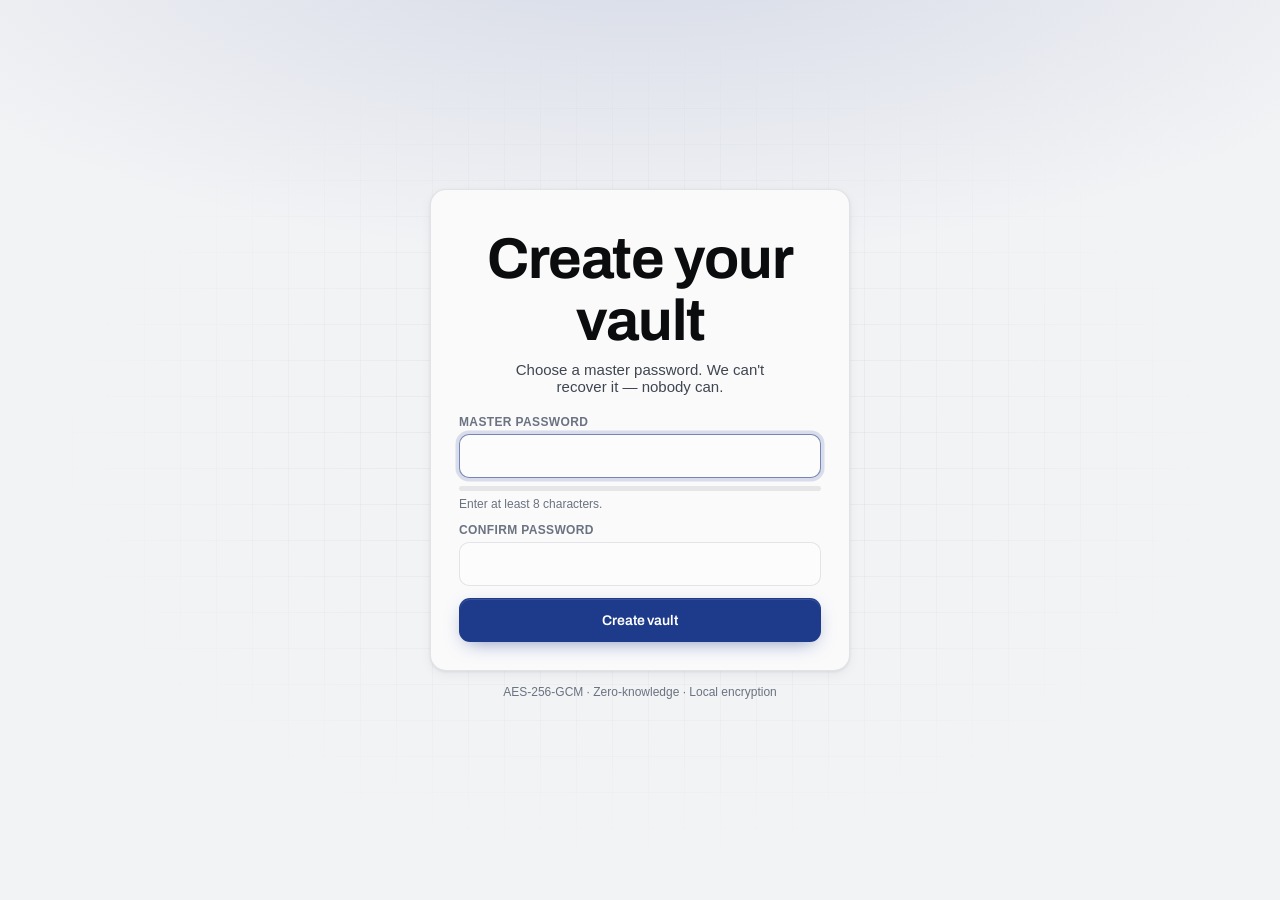
==== commit e55f0484: "Cloud sync UI + fixed sync envelope, Vercel Web Analytics tags - Security view gains a Cloud sync pa" ====
--- a/app.html
+++ b/app.html
@@ -16,7 +16,9 @@
 <div id="app-root"></div>
 <script src="js/ui.js"></script>
 <script src="js/crypto.js"></script>
+<script src="js/supabase.js"></script>
 <script src="js/services.js"></script>
 <script src="js/vault.js"></script>
+<script defer src="/_vercel/insights/script.js"></script>
 </body>
 </html>
--- a/css/styles.css
+++ b/css/styles.css
@@ -13,13 +13,13 @@
   --red: #EF4444;   --red-dk: #DC2626;   --red-bg: rgba(239,68,68,.12);
   --grn: #22C55E;   --grn-dk: #16A34A;   --grn-bg: rgba(34,197,94,.12);
   --yel: #F59E0B;   --yel-dk: #D97706;   --yel-bg: rgba(245,158,11,.15);
-  --pur: #A855F7;   --pur-dk: #9333EA;
+  --pur: #059669;   --pur-dk: #047857;  /* de-purpled: emerald */
   --r-xs: 6px; --r-sm: 8px; --r: 12px; --r-lg: 16px; --r-xl: 22px; --r-2xl: 28px;
   --ease: cubic-bezier(.22,.68,.2,1);
   --spring: cubic-bezier(.34,1.56,.64,1);
   --t: 180ms; --t-fast: 100ms; --t-slow: 380ms;
   --font: "Google Sans", -apple-system, BlinkMacSystemFont, "Segoe UI", Helvetica, Arial, sans-serif;
-  --font-heading: "Archivo Narrow", "Archivo", sans-serif;
+  --font-heading: "Archivo", sans-serif;
   --font-ui: "Archivo", sans-serif;
   --mono: "JetBrains Mono", ui-monospace, SFMono-Regular, Menlo, monospace;
   --safe-top:    env(safe-area-inset-top, 0px);
@@ -31,10 +31,10 @@
 
 /* ── Light theme ─────────────────────────────────────────────────────── */
 :root, [data-theme="light"] {
-  --bg:        #F4F6FB; --bg-2: #ECF0F7; --bg-3: #E4EAF5;
-  --surface:   #FFFFFF; --surface-2: #F8FAFD; --surface-3: #F1F4FB;
-  --border:    rgba(30,58,138,.10); --border-2: rgba(30,58,138,.18);
-  --text:      #0A1628; --text-2: #3A4A6B; --text-3: #6C7A98; --muted: #9AA5BC;
+  --bg:        #F2F3F5; --bg-2: #ECEDEF; --bg-3: #E4E6E9;
+  --surface:   #FAFAFB; --surface-2: #F4F5F6; --surface-3: #EEEFF1;
+  --border:    rgba(17,24,39,.10); --border-2: rgba(17,24,39,.18);
+  --text:      #0B0C0E; --text-2: #3F4650; --text-3: #6B7280; --muted: #9CA3AF;
   --primary:   #1E3A8A; --primary-h: #17306F; --primary-l: #3E63BF;
   --on-primary: #FFFFFF;
   --shadow-xs: 0 1px 2px rgba(10,22,40,.06);
@@ -43,11 +43,11 @@
   --shadow-lg: 0 4px 6px rgba(10,22,40,.05), 0 20px 50px rgba(10,22,40,.15);
   --shadow-xl: 0 8px 10px rgba(10,22,40,.05), 0 40px 80px rgba(10,22,40,.22);
   --glow:   radial-gradient(ellipse 100% 60% at 50% -10%, rgba(30,58,138,.14), transparent 65%);
-  --grid-line: rgba(30,58,138,.05);
-  --input-bg: #FFFFFF;
-  --sidebar-bg: #FFFFFF;
-  --sidebar-border: rgba(30,58,138,.10);
-  --card-glass: rgba(255,255,255,.92);
+  --grid-line: rgba(17,24,39,.05);
+  --input-bg: #FCFCFD;
+  --sidebar-bg: #F7F8F9;
+  --sidebar-border: rgba(17,24,39,.10);
+  --card-glass: rgba(250,250,251,.92);
   --overlay: rgba(5,12,30,.6);
   color-scheme: light;
   --accent-gradient: linear-gradient(135deg, #1E3A8A 0%, #059669 100%);
@@ -62,8 +62,8 @@
   --surface:   #0F0F1E;
   --surface-2: #141428;
   --surface-3: #1A1A35;
-  --border:    rgba(110,100,220,.13);
-  --border-2:  rgba(130,120,255,.24);
+  --border:    rgba(90,130,240,.14);
+  --border-2:  rgba(110,150,255,.25);
   --text:      #F0F0FF;
   --text-2:    #9090B8;
   --text-3:    #55557A;
@@ -126,7 +126,7 @@
 .muted2 { color: var(--text-3); }
 .mono   { font-family: var(--mono); }
 .grad-text {
-  background: linear-gradient(120deg, var(--primary-l) 0%, var(--pur) 60%, #C084FC 100%);
+  background: linear-gradient(120deg, var(--primary-l) 0%, var(--primary) 45%, var(--grn-dk) 100%);
   -webkit-background-clip: text; background-clip: text;
   -webkit-text-fill-color: transparent; color: transparent;
   background-size: 200% auto;
@@ -135,6 +135,7 @@
 }
 .eyebrow {
   display: inline-flex; align-items: center; gap: 7px;
+  width: fit-content; align-self: flex-start; justify-self: start;
   font-size: 11px; font-weight: 700; letter-spacing: .12em; text-transform: uppercase;
   color: var(--primary);
   background: color-mix(in oklab, var(--primary) 10%, transparent);
@@ -265,7 +266,7 @@
 .pill.red    { color: var(--red-dk); background: var(--red-bg); border-color: color-mix(in oklab, var(--red) 22%, transparent); }
 .pill.yellow { color: var(--yel-dk); background: var(--yel-bg); border-color: color-mix(in oklab, var(--yel) 22%, transparent); }
 .pill.navy   { color: var(--primary); background: color-mix(in oklab, var(--primary) 12%, transparent); border-color: color-mix(in oklab, var(--primary) 22%, transparent); }
-.pill.purple { color: var(--pur-dk);  background: rgba(168,85,247,.12); border-color: rgba(168,85,247,.22); }
+.pill.purple { color: var(--pur-dk);  background: rgba(5,150,105,.12); border-color: rgba(168,85,247,.22); }
 .dot { width: 7px; height: 7px; border-radius: 999px; background: currentColor; display: inline-block; flex-shrink: 0; }
 
 /* ── Strength meter ──────────────────────────────────────────────────── */
@@ -321,24 +322,22 @@
 /* ── Landing: hero ───────────────────────────────────────────────────── */
 .hero {
   position: relative; overflow: hidden;
-  padding: clamp(48px,7vw,100px) 0 clamp(48px,7vw,120px);
-}
-.hero::before { content:""; position:absolute; inset:0; background:var(--glow); pointer-events:none; }
-.hero::after {
+  padding: clamp(48px,7vw,100px) 0 0;
+}
+.hero::before {
   content:""; position:absolute; inset:0;
-  background-image: linear-gradient(var(--grid-line) 1px, transparent 1px),
-                    linear-gradient(90deg, var(--grid-line) 1px, transparent 1px);
-  background-size: 40px 40px;
-  mask-image: radial-gradient(ellipse 80% 80% at 50% 0%, black, transparent 70%);
-  -webkit-mask-image: radial-gradient(ellipse 80% 80% at 50% 0%, black, transparent 70%);
+  background:
+    var(--glow),
+    linear-gradient(180deg, transparent 40%, color-mix(in oklab, var(--primary) 6%, transparent) 100%);
   pointer-events:none;
 }
+/* grid removed — conflicted with dot canvas */
 .hero-inner { position:relative; z-index:1; display:grid; gap:24px; }
 .hero-meta { display:flex; flex-wrap:wrap; gap:16px; font-size:13px; color:var(--text-2); }
 .hero-meta .chk { color:var(--grn-dk); font-weight:600; }
 .beam { position:absolute; border-radius:100%; filter:blur(80px); pointer-events:none; will-change:transform; }
-.beam-a { width:560px; height:560px; top:-120px; left:-120px; background:color-mix(in oklab, var(--primary) 30%, transparent); }
-.beam-b { width:420px; height:420px; bottom:-100px; right:-80px; background:color-mix(in oklab, var(--pur) 20%, transparent); }
+.beam-a { width:600px; height:600px; top:-140px; left:-140px; background:color-mix(in oklab, var(--primary) 28%, transparent); }
+.beam-b { width:520px; height:520px; bottom:-180px; right:-80px; background:color-mix(in oklab, var(--pur) 22%, transparent); }
 
 /* hero mock window */
 .hero-card {
@@ -390,7 +389,7 @@
 .showcase { display:grid; grid-template-columns:1fr 1fr; gap:48px; align-items:center; }
 .showcase.reverse { direction:rtl; } .showcase.reverse > * { direction:ltr; }
 .showcase .copy h2 { margin-bottom:10px; }
-.showcase .shot { border-radius:var(--r-2xl); background:var(--surface-2); border:1px solid var(--border); box-shadow:var(--shadow-lg); padding:18px; min-height:320px; position:relative; overflow:hidden; }
+.showcase .shot { border-radius:12px; background:var(--surface-2); border:1px solid var(--border); box-shadow:var(--shadow-lg); padding:18px; min-height:320px; position:relative; overflow:hidden; }
 @media(max-width:900px){ .showcase { grid-template-columns:1fr; } .showcase.reverse { direction:ltr; } }
 
 /* ── Autofill browser wrapper ────────────────────────────────────────── */
@@ -426,11 +425,14 @@
 .capture-popup .k { color:var(--text-3); }
 
 /* ── Download browser mock ───────────────────────────────────────────── */
-.dl-browser { border-radius:var(--r-xl); background:var(--surface); border:1px solid var(--border); box-shadow:var(--shadow-lg); overflow:hidden; }
-.dl-browser .bar { display:flex; gap:6px; align-items:center; padding:9px 14px; border-bottom:1px solid var(--border); background:var(--surface-2); }
-.dl-browser .bar .d { width:10px; height:10px; border-radius:999px; }
+.dl-browser { border-radius:8px; background:var(--surface); border:1px solid var(--border-2); box-shadow:var(--shadow-lg); overflow:hidden; }
+.dl-browser .bar { display:flex; gap:6px; align-items:center; padding:10px 14px; border-bottom:1px solid var(--border); background:var(--surface-2); }
+.dl-browser .bar .d { width:11px; height:11px; border-radius:999px; }
 .dl-browser .bar .d:nth-child(1){background:var(--red)} .dl-browser .bar .d:nth-child(2){background:var(--yel)} .dl-browser .bar .d:nth-child(3){background:var(--grn)}
-.dl-browser .content { padding:16px; display:grid; gap:10px; }
+.dl-browser .bar .url-bar { flex:1; height:26px; margin:0 10px; background:var(--surface); border:1px solid var(--border); border-radius:5px; display:flex; align-items:center; gap:5px; padding:0 9px; font-size:12px; color:var(--text-3); overflow:hidden; }
+.dl-browser .bar .url-bar svg { flex-shrink:0; opacity:.5; }
+.dl-browser .content { padding:20px; display:grid; gap:10px; }
+.autofill-mock .field { border-radius:5px !important; }
 
 /* ── APP SHELL ───────────────────────────────────────────────────────── */
 .app-shell {
@@ -861,6 +863,13 @@
 /* ── CTA row ─────────────────────────────────────────────────────────── */
 .cta-row { display:flex; flex-wrap:wrap; gap:10px; align-items:center; }
 
+/* ── CTA section inner grid ──────────────────────────────────────────── */
+.cta-inner-grid { grid-template-columns: 1.4fr 1fr; }
+@media(max-width:768px) {
+  .cta-inner-grid { grid-template-columns: 1fr; }
+  .cta-inner-grid > div:last-child { justify-content: flex-start; }
+}
+
 /* ── Company logo images (Clearbit) ──────────────────────────────────── */
 .logo-img {
   width:100%; height:100%; display:block;
@@ -958,9 +967,9 @@
 }
 
 /* zero-knowledge vis — solid icon version */
-.zk-vis { display:flex; align-items:center; gap:8px; padding:0 14px; width:100%; box-sizing:border-box; }
+.zk-vis { display:flex; align-items:center; justify-content:center; gap:8px; padding:0 14px; width:100%; box-sizing:border-box; }
 .zk-device, .zk-server { display:flex; flex-direction:column; align-items:center; gap:6px; font-size:10px; color:var(--text-3); flex:0 0 auto; }
-.zk-icon-wrap { position:relative; width:46px; height:46px; border-radius:12px; display:flex; align-items:center; justify-content:center; }
+.zk-icon-wrap { position:relative; width:52px; height:52px; border-radius:14px; display:flex; align-items:center; justify-content:center; }
 .zk-has-key { background:linear-gradient(135deg,color-mix(in oklab,var(--primary) 20%,transparent),color-mix(in oklab,var(--grn) 12%,transparent)); color:var(--primary-l); }
 .zk-no-key  { background:color-mix(in oklab,var(--text-3) 10%,transparent); color:var(--text-3); }
 .zk-badge { position:absolute; bottom:-5px; right:-5px; width:18px; height:18px; border-radius:6px; display:flex; align-items:center; justify-content:center; border:2px solid var(--bg-2); }
@@ -968,7 +977,7 @@
 .zk-badge-lock { background:color-mix(in oklab,var(--text-3) 70%,transparent); color:#fff; }
 @keyframes key-pulse { 0%,100%{transform:scale(1);opacity:.9;} 50%{transform:scale(1.15);opacity:1;} }
 .zk-icon-wrap.zk-has-key svg { animation:key-pulse 2s ease-in-out infinite; }
-.zk-flow { flex:1; display:flex; flex-direction:column; align-items:center; gap:4px; position:relative; min-height:32px; }
+.zk-flow { flex:0 1 100px; min-width:60px; max-width:110px; display:flex; flex-direction:column; align-items:center; gap:4px; position:relative; min-height:32px; }
 .zk-arrow { width:100%; height:12px; }
 .zk-label { font-size:9px; color:var(--text-3); letter-spacing:.06em; text-transform:uppercase; margin-top:2px; }
 .zk-data-packet {
@@ -997,3 +1006,97 @@
 
 /* privacy section graphic */
 .prv-graphic { border-radius:16px; overflow:hidden; border:1px solid var(--border); }
+
+/* ── Enter the Vault — pinned scroll experience ──────────────────────── */
+#vault-xp { position: relative; }
+.vx-stage {
+  position: relative;
+  height: 100vh; height: 100svh;
+  overflow: hidden;
+  background:
+    radial-gradient(ellipse 90% 60% at 50% 30%, color-mix(in oklab, var(--primary) 4%, transparent), transparent 70%),
+    var(--bg);
+  display: grid;
+  place-items: center;
+}
+.vx-canvas { position: absolute; inset: 0; width: 100%; height: 100%; }
+
+.vx-overlay {
+  position: absolute;
+  inset: 0;
+  display: grid;
+  place-content: center;
+  justify-items: center;
+  text-align: center;
+  gap: 16px;
+  padding: 24px;
+  opacity: 0;
+  visibility: hidden;
+  pointer-events: none;
+  will-change: opacity, transform;
+}
+.vx-overlay .h2 { max-width: 660px; }
+.vx-overlay .lead { max-width: 560px; }
+.vx-overlay .vx-enter { pointer-events: auto; margin-top: 6px; display: inline-flex; align-items: center; gap: 8px; }
+.vx-hint { font-size: 12.5px; color: var(--text-3); letter-spacing: .02em; }
+
+/* Interior cards — mapped to the vault's three walls */
+.vx-cards {
+  position: absolute; inset: 0;
+  pointer-events: none;
+  perspective: 1100px;
+  perspective-origin: 50% 46%;
+}
+.vx-card {
+  position: absolute;
+  width: clamp(180px, 22vw, 280px);
+  padding: 18px 20px;
+  border-radius: var(--r-lg);
+  background: var(--card-glass);
+  border: 1px solid var(--border-2);
+  box-shadow: var(--shadow-lg);
+  backdrop-filter: blur(6px);
+  -webkit-backdrop-filter: blur(6px);
+  opacity: 0;
+  visibility: hidden;
+  will-change: opacity, transform;
+}
+.vx-card h3 { font-family: var(--font-heading); font-size: 17px; margin: 0 0 6px; color: var(--text); }
+.vx-card p  { font-size: 13.5px; line-height: 1.5; color: var(--text-2); margin: 0; }
+
+/* left wall — rotated into the scene like the deposit-box wall */
+.vx-left  { left: 3vw;  transform: rotateY(38deg); transform-origin: left center; }
+.vx-l1 { top: 22vh; }
+.vx-l2 { top: 56vh; }
+/* right wall */
+.vx-right { right: 3vw; transform: rotateY(-38deg); transform-origin: right center; }
+.vx-r1 { top: 22vh; }
+.vx-r2 { top: 56vh; }
+/* center / back wall */
+.vx-center { left: 50%; transform: translateX(-50%); }
+.vx-c1 { top: 16vh; }
+.vx-c2 { top: 64vh; }
+
+@media (max-width: 719px) {
+  .vx-card { width: clamp(150px, 44vw, 220px); padding: 14px 15px; }
+  .vx-card h3 { font-size: 15px; }
+  .vx-card p { font-size: 12px; }
+  .vx-left  { left: 2vw;  transform: rotateY(30deg); }
+  .vx-right { right: 2vw; transform: rotateY(-30deg); }
+  .vx-l1, .vx-r1 { top: 14vh; }
+  .vx-l2, .vx-r2 { top: 66vh; }
+  .vx-c1 { top: 38vh; }
+  .vx-c2 { display: none; }
+}
+
+/* Static mode (?vault=view / reduced motion): single screenful, no pin */
+.vx-static .vx-stage { position: relative; }
+.vx-static .vx-cards .vx-card { transition: none; }
+
+/* soft veil behind vault overlay copy so text stays readable over particles */
+.vx-intro, .vx-unlock {
+  background: radial-gradient(ellipse 44% 36% at 50% 50%,
+    color-mix(in oklab, var(--bg) 86%, transparent) 0%,
+    color-mix(in oklab, var(--bg) 55%, transparent) 55%,
+    transparent 75%);
+}
